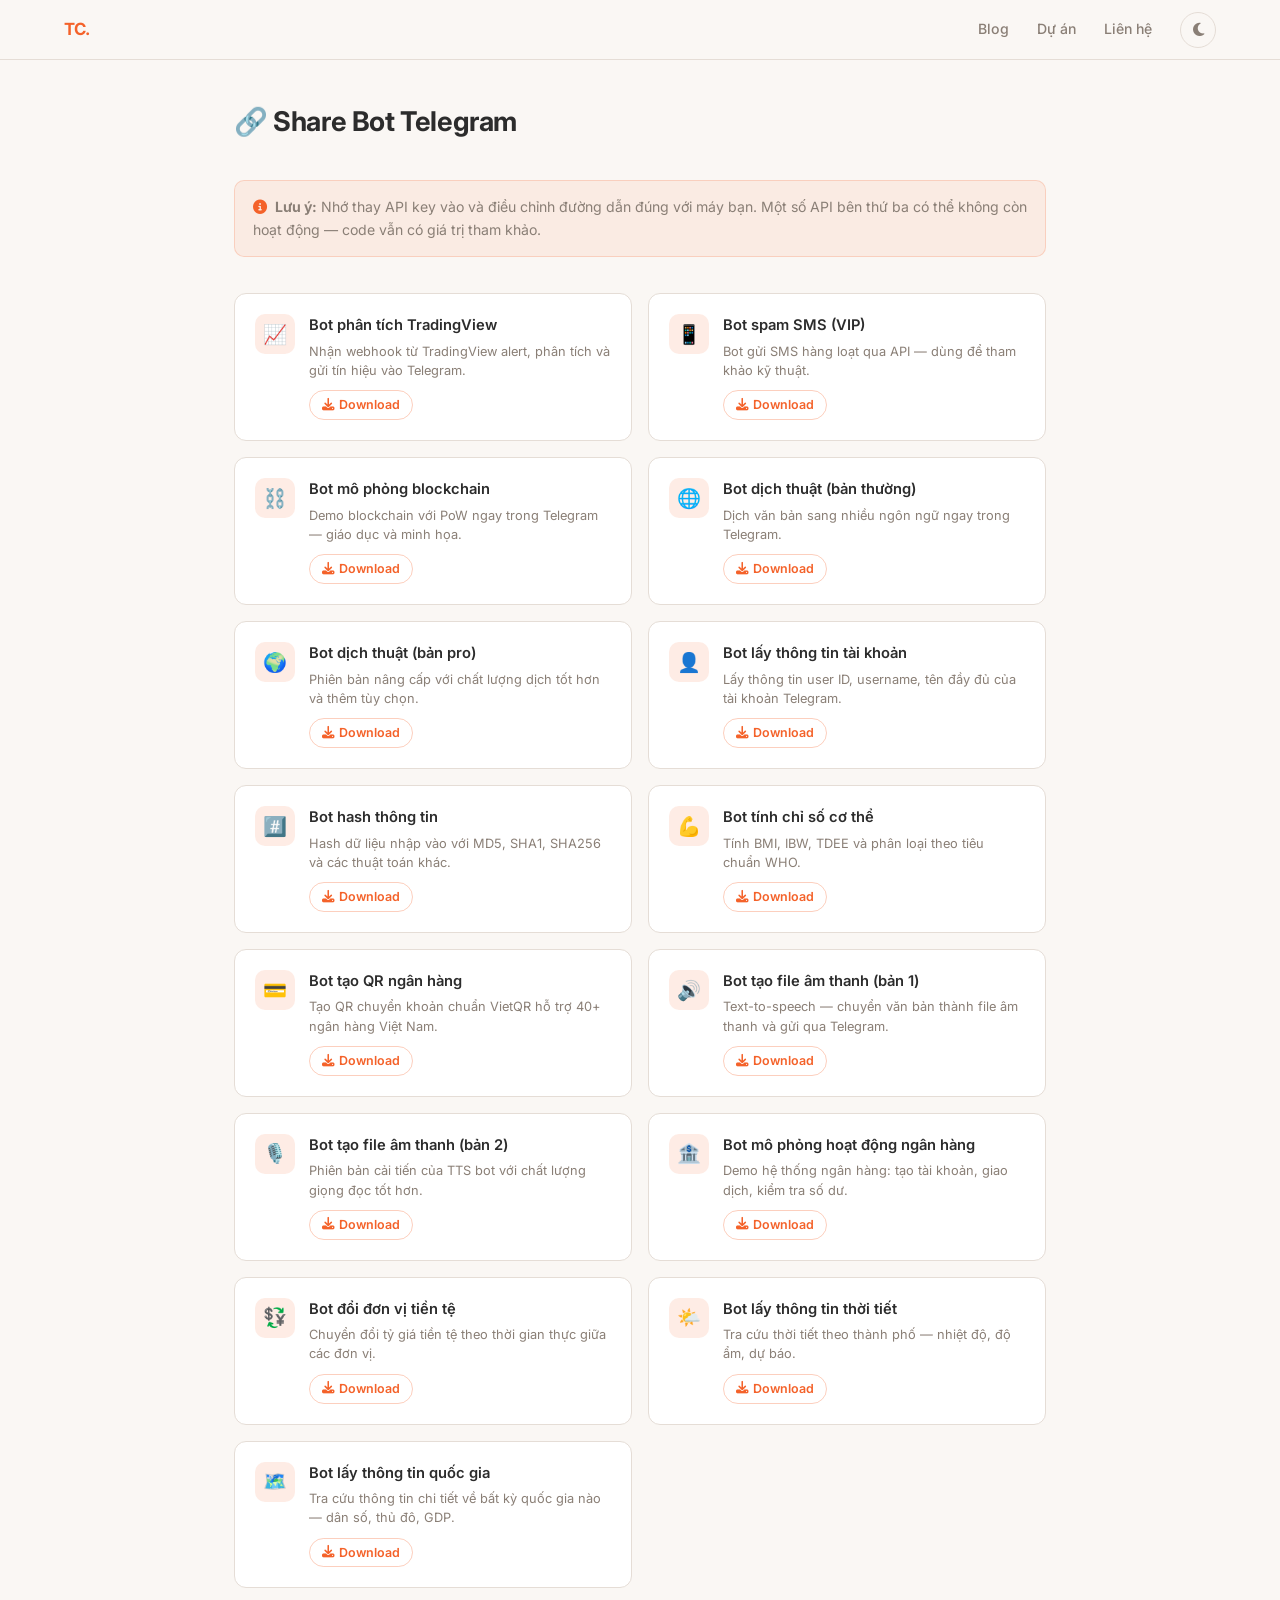
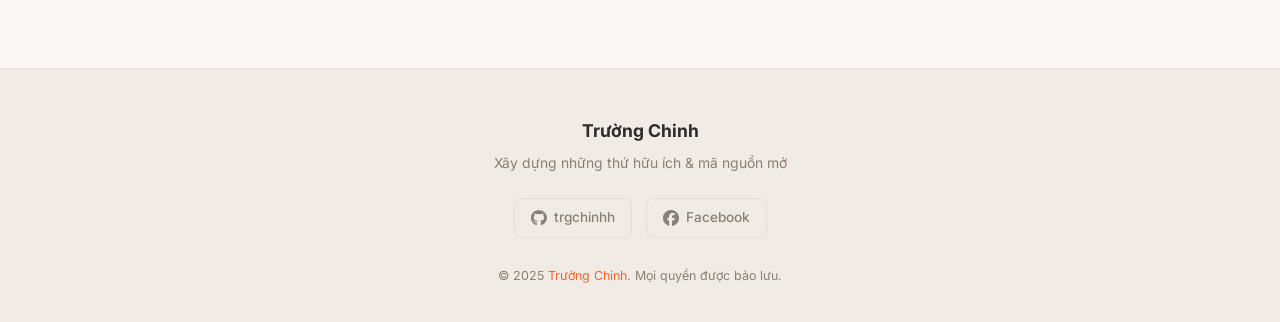
==== bot-list.html @ 9783e986 "Trang thai ban dau khi chua dung opencode" ====
<!DOCTYPE html>
<html lang="vi" data-theme="light">
<head>
  <meta charset="UTF-8">
  <meta name="viewport" content="width=device-width, initial-scale=1.0">
  <title>Share Bot Telegram — Trường Chinh</title>
  <link rel="stylesheet" href="https://cdnjs.cloudflare.com/ajax/libs/font-awesome/6.7.2/css/all.min.css">
  <link rel="stylesheet" href="style.css">
  <style>
    .bot-page { padding-top: 100px; padding-bottom: 80px; }
    .bot-page-header { margin-bottom: 36px; }
    .bot-page-header h1 { font-size: 1.7rem; font-weight: 700; letter-spacing: -0.4px; }
    .bot-notice {
      background: color-mix(in srgb, var(--accent) 8%, transparent);
      border: 1px solid color-mix(in srgb, var(--accent) 20%, transparent);
      border-radius: 10px; padding: 14px 18px; margin: 18px 0 36px;
      font-size: 0.88rem; color: var(--muted); line-height: 1.7;
    }
    .bot-notice i { color: var(--accent); margin-right: 4px; }

    .bot-grid {
      display: grid; grid-template-columns: repeat(auto-fill, minmax(280px, 1fr));
      gap: 16px;
    }
    .bot-item {
      background: var(--surface); border: 1px solid var(--border);
      border-radius: var(--radius); padding: 20px;
      display: flex; align-items: flex-start; gap: 14px;
      transition: border-color var(--transition), transform var(--transition);
    }
    .bot-item:hover { border-color: var(--accent); transform: translateY(-2px); }
    .bot-icon {
      width: 40px; height: 40px; border-radius: 10px; flex-shrink: 0;
      background: color-mix(in srgb, var(--accent) 12%, transparent);
      display: flex; align-items: center; justify-content: center;
      font-size: 1.2rem;
    }
    .bot-info h3 { font-size: 0.92rem; font-weight: 600; margin-bottom: 4px; }
    .bot-info p { font-size: 0.8rem; color: var(--muted); margin-bottom: 10px; line-height: 1.5; }
    .bot-download {
      display: inline-flex; align-items: center; gap: 5px;
      font-size: 0.78rem; font-weight: 600; color: var(--accent);
      border: 1px solid color-mix(in srgb, var(--accent) 30%, transparent);
      padding: 4px 12px; border-radius: 99px;
      transition: background var(--transition);
    }
    .bot-download:hover { background: color-mix(in srgb, var(--accent) 10%, transparent); }
  </style>
</head>
<body>
<nav>
  <a class="nav-logo" href="index.html">TC.</a>
  <div class="nav-links">
    <a href="index.html#blog">Blog</a>
    <a href="index.html#projects">Dự án</a>
    <a href="index.html#contact">Liên hệ</a>
    <button class="theme-toggle" id="themeToggle" title="Đổi giao diện">
      <i class="fa-solid fa-moon" id="themeIcon"></i>
    </button>
  </div>
</nav>

<div class="bot-page">
  <div class="container">
    <div class="bot-page-header">
      <h1>🔗 Share Bot Telegram</h1>
    </div>

    <div class="bot-notice">
      <i class="fa-solid fa-circle-info"></i>
      <strong>Lưu ý:</strong> Nhớ thay API key vào và điều chỉnh đường dẫn đúng với máy bạn.
      Một số API bên thứ ba có thể không còn hoạt động — code vẫn có giá trị tham khảo.
    </div>

    <div class="bot-grid">

      <div class="bot-item">
        <div class="bot-icon">📈</div>
        <div class="bot-info">
          <h3>Bot phân tích TradingView</h3>
          <p>Nhận webhook từ TradingView alert, phân tích và gửi tín hiệu vào Telegram.</p>
          <a class="bot-download" href="https://github.com/trgchinhh/Share_Bot_Telegram/blob/main/share_bot_tradingview.py" target="_blank">
            <i class="fa-solid fa-download"></i> Download
          </a>
        </div>
      </div>

      <div class="bot-item">
        <div class="bot-icon">📱</div>
        <div class="bot-info">
          <h3>Bot spam SMS (VIP)</h3>
          <p>Bot gửi SMS hàng loạt qua API — dùng để tham khảo kỹ thuật.</p>
          <a class="bot-download" href="https://github.com/trgchinhh/Share_Bot_Telegram/blob/main/share_bot_spamsms.py" target="_blank">
            <i class="fa-solid fa-download"></i> Download
          </a>
        </div>
      </div>

      <div class="bot-item">
        <div class="bot-icon">⛓️</div>
        <div class="bot-info">
          <h3>Bot mô phỏng blockchain</h3>
          <p>Demo blockchain với PoW ngay trong Telegram — giáo dục và minh họa.</p>
          <a class="bot-download" href="https://github.com/trgchinhh/bottelegram-py/blob/main/share_bot_blockchain.py" target="_blank">
            <i class="fa-solid fa-download"></i> Download
          </a>
        </div>
      </div>

      <div class="bot-item">
        <div class="bot-icon">🌐</div>
        <div class="bot-info">
          <h3>Bot dịch thuật (bản thường)</h3>
          <p>Dịch văn bản sang nhiều ngôn ngữ ngay trong Telegram.</p>
          <a class="bot-download" href="https://github.com/trgchinhh/Share_Bot_Telegram/blob/main/share_bot_translate.py" target="_blank">
            <i class="fa-solid fa-download"></i> Download
          </a>
        </div>
      </div>

      <div class="bot-item">
        <div class="bot-icon">🌍</div>
        <div class="bot-info">
          <h3>Bot dịch thuật (bản pro)</h3>
          <p>Phiên bản nâng cấp với chất lượng dịch tốt hơn và thêm tùy chọn.</p>
          <a class="bot-download" href="https://github.com/trgchinhh/Share_Bot_Telegram/blob/main/share_bot_translate_pro.py" target="_blank">
            <i class="fa-solid fa-download"></i> Download
          </a>
        </div>
      </div>

      <div class="bot-item">
        <div class="bot-icon">👤</div>
        <div class="bot-info">
          <h3>Bot lấy thông tin tài khoản</h3>
          <p>Lấy thông tin user ID, username, tên đầy đủ của tài khoản Telegram.</p>
          <a class="bot-download" href="https://github.com/trgchinhh/Share_Bot_Telegram/blob/main/share_bot_getinfor.py" target="_blank">
            <i class="fa-solid fa-download"></i> Download
          </a>
        </div>
      </div>

      <div class="bot-item">
        <div class="bot-icon">#️⃣</div>
        <div class="bot-info">
          <h3>Bot hash thông tin</h3>
          <p>Hash dữ liệu nhập vào với MD5, SHA1, SHA256 và các thuật toán khác.</p>
          <a class="bot-download" href="https://github.com/trgchinhh/Share_Bot_Telegram/blob/main/share_bot_hashdata.py" target="_blank">
            <i class="fa-solid fa-download"></i> Download
          </a>
        </div>
      </div>

      <div class="bot-item">
        <div class="bot-icon">💪</div>
        <div class="bot-info">
          <h3>Bot tính chỉ số cơ thể</h3>
          <p>Tính BMI, IBW, TDEE và phân loại theo tiêu chuẩn WHO.</p>
          <a class="bot-download" href="https://github.com/trgchinhh/Share_Bot_Telegram/blob/main/share_bot_index_measurement.py" target="_blank">
            <i class="fa-solid fa-download"></i> Download
          </a>
        </div>
      </div>

      <div class="bot-item">
        <div class="bot-icon">💳</div>
        <div class="bot-info">
          <h3>Bot tạo QR ngân hàng</h3>
          <p>Tạo QR chuyển khoản chuẩn VietQR hỗ trợ 40+ ngân hàng Việt Nam.</p>
          <a class="bot-download" href="https://github.com/trgchinhh/Share_Bot_Telegram/blob/main/share_bot_make_qrbank.py" target="_blank">
            <i class="fa-solid fa-download"></i> Download
          </a>
        </div>
      </div>

      <div class="bot-item">
        <div class="bot-icon">🔊</div>
        <div class="bot-info">
          <h3>Bot tạo file âm thanh (bản 1)</h3>
          <p>Text-to-speech — chuyển văn bản thành file âm thanh và gửi qua Telegram.</p>
          <a class="bot-download" href="https://github.com/trgchinhh/Share_Bot_Telegram/blob/main/share_bot_pronounce.py" target="_blank">
            <i class="fa-solid fa-download"></i> Download
          </a>
        </div>
      </div>

      <div class="bot-item">
        <div class="bot-icon">🎙️</div>
        <div class="bot-info">
          <h3>Bot tạo file âm thanh (bản 2)</h3>
          <p>Phiên bản cải tiến của TTS bot với chất lượng giọng đọc tốt hơn.</p>
          <a class="bot-download" href="https://github.com/trgchinhh/Share_Bot_Telegram/blob/main/share_bot_pronounce(1).py" target="_blank">
            <i class="fa-solid fa-download"></i> Download
          </a>
        </div>
      </div>

      <div class="bot-item">
        <div class="bot-icon">🏦</div>
        <div class="bot-info">
          <h3>Bot mô phỏng hoạt động ngân hàng</h3>
          <p>Demo hệ thống ngân hàng: tạo tài khoản, giao dịch, kiểm tra số dư.</p>
          <a class="bot-download" href="https://github.com/trgchinhh/Share_Bot_Telegram/blob/main/share_bot_telebank.py" target="_blank">
            <i class="fa-solid fa-download"></i> Download
          </a>
        </div>
      </div>

      <div class="bot-item">
        <div class="bot-icon">💱</div>
        <div class="bot-info">
          <h3>Bot đổi đơn vị tiền tệ</h3>
          <p>Chuyển đổi tỷ giá tiền tệ theo thời gian thực giữa các đơn vị.</p>
          <a class="bot-download" href="https://github.com/trgchinhh/Share_Bot_Telegram/blob/main/bot_currency_conversion.py" target="_blank">
            <i class="fa-solid fa-download"></i> Download
          </a>
        </div>
      </div>

      <div class="bot-item">
        <div class="bot-icon">🌤️</div>
        <div class="bot-info">
          <h3>Bot lấy thông tin thời tiết</h3>
          <p>Tra cứu thời tiết theo thành phố — nhiệt độ, độ ẩm, dự báo.</p>
          <a class="bot-download" href="https://github.com/trgchinhh/Share_Bot_Telegram/blob/main/share_bot_get_data_weather.py" target="_blank">
            <i class="fa-solid fa-download"></i> Download
          </a>
        </div>
      </div>

      <div class="bot-item">
        <div class="bot-icon">🗺️</div>
        <div class="bot-info">
          <h3>Bot lấy thông tin quốc gia</h3>
          <p>Tra cứu thông tin chi tiết về bất kỳ quốc gia nào — dân số, thủ đô, GDP.</p>
          <a class="bot-download" href="https://github.com/trgchinhh/Share_Bot_Telegram/blob/main/share_bot_get_data_nation.py" target="_blank">
            <i class="fa-solid fa-download"></i> Download
          </a>
        </div>
      </div>

    </div><!-- /bot-grid -->
  </div>
</div>

<footer id="contact">
  <div class="container">
    <p class="footer-name">Trường Chinh</p>
    <p class="footer-tagline">Xây dựng những thứ hữu ích &amp; mã nguồn mở</p>
    <div class="footer-social">
      <a href="https://github.com/trgchinhh" target="_blank">
        <i class="fab fa-github"></i> trgchinhh
      </a>
      <a href="https://facebook.com/trgchinhh" target="_blank">
        <i class="fab fa-facebook"></i> Facebook
      </a>
    </div>
    <p class="footer-copy">© 2025 <span>Trường Chinh</span>. Mọi quyền được bảo lưu.</p>
  </div>
</footer>

<script>
  const root = document.documentElement;
  const themeToggle = document.getElementById('themeToggle');
  const themeIcon   = document.getElementById('themeIcon');
  function setTheme(t) {
    root.setAttribute('data-theme', t);
    localStorage.setItem('theme', t);
    themeIcon.className = t === 'dark' ? 'fa-solid fa-sun' : 'fa-solid fa-moon';
  }
  setTheme(localStorage.getItem('theme') || 'light');
  themeToggle.addEventListener('click', () => {
    setTheme(root.getAttribute('data-theme') === 'dark' ? 'light' : 'dark');
  });
</script>
</body>
</html>
---- style.css ----
@import url('https://fonts.googleapis.com/css2?family=Inter:wght@300;400;500;600;700&display=swap');

/* ── TOKENS ── */
:root {
  --bg:        #FAF7F4;
  --bg2:       #F0EBE5;
  --surface:   #FFFFFF;
  --border:    #E5DDD6;
  --text:      #2C2C2C;
  --muted:     #8A7F76;
  --accent:    #F4622A;
  --accent-dk: #D94F1C;
  --radius:    12px;
  --transition: 0.22s ease;
}

[data-theme="dark"] {
  --bg:        #1F1F1F;
  --bg2:       #2A2A2A;
  --surface:   #272727;
  --border:    #383838;
  --text:      #E8E0D8;
  --muted:     #8A8480;
}

/* ── RESET ── */
*, *::before, *::after { box-sizing: border-box; margin: 0; padding: 0; }
html { scroll-behavior: smooth; }

body {
  font-family: 'Inter', system-ui, sans-serif;
  background: var(--bg);
  color: var(--text);
  font-size: 15px;
  line-height: 1.6;
  transition: background var(--transition), color var(--transition);
}

a { color: inherit; text-decoration: none; }
img { display: block; max-width: 100%; }
ul { list-style: none; }

/* ── SCROLLBAR ── */
::-webkit-scrollbar { width: 5px; }
::-webkit-scrollbar-track { background: var(--bg); }
::-webkit-scrollbar-thumb { background: var(--border); border-radius: 99px; }

/* ── NAV ── */
nav {
  position: fixed; top: 0; left: 0; right: 0; z-index: 100;
  display: flex; align-items: center; justify-content: space-between;
  padding: 0 5%;
  height: 60px;
  background: var(--bg);
  border-bottom: 1px solid var(--border);
  transition: background var(--transition);
}

.nav-logo {
  font-weight: 700; font-size: 1.05rem;
  color: var(--accent);
  letter-spacing: -0.3px;
}

.nav-links {
  display: flex; gap: 28px; align-items: center;
}

.nav-links a {
  font-size: 0.88rem; font-weight: 500; color: var(--muted);
  transition: color var(--transition);
}
.nav-links a:hover { color: var(--accent); }

/* Theme toggle */
.theme-toggle {
  background: none; border: 1.5px solid var(--border);
  border-radius: 99px; cursor: pointer;
  width: 36px; height: 36px;
  display: flex; align-items: center; justify-content: center;
  color: var(--muted); font-size: 0.95rem;
  transition: border-color var(--transition), color var(--transition);
}
.theme-toggle:hover { border-color: var(--accent); color: var(--accent); }

/* ── LAYOUT ── */
.container {
  max-width: 860px;
  margin: 0 auto;
  padding: 0 24px;
}

section { padding: 80px 0; }

/* ── HERO ── */
#hero {
  padding-top: 140px;
  padding-bottom: 80px;
  text-align: center;
}

.avatar-wrap {
  width: 220px; height: 220px;
  border-radius: 50%;
  overflow: hidden;
  margin: 0 auto 24px;
  border: 3px solid var(--accent);
  box-shadow: 0 0 0 6px var(--bg2);
}
.avatar-wrap img {
  width: 100%; height: 100%; object-fit: cover;
}
.avatar-placeholder {
  width: 100%; height: 100%;
  background: linear-gradient(135deg, var(--accent), var(--accent-dk));
  display: flex; align-items: center; justify-content: center;
  font-size: 3rem; font-weight: 700; color: #fff;
}

.hero-name {
  font-size: 1.9rem; font-weight: 700;
  letter-spacing: -0.5px; line-height: 1.2;
  margin-bottom: 6px;
}
.hero-title {
  font-size: 0.92rem; color: var(--accent);
  font-weight: 500; margin-bottom: 16px;
  text-transform: uppercase; letter-spacing: 1px;
}
.hero-bio {
  color: var(--muted); max-width: 480px;
  margin: 0 auto 28px; font-size: 0.95rem; line-height: 1.75;
}

.hero-links {
  display: flex; gap: 12px; justify-content: center; flex-wrap: wrap;
}
.btn {
  display: inline-flex; align-items: center; gap: 7px;
  padding: 9px 20px; border-radius: 8px;
  font-size: 0.87rem; font-weight: 600;
  transition: all var(--transition); cursor: pointer; border: none;
}
.btn-primary {
  background: var(--accent); color: #fff;
}
.btn-primary:hover { background: var(--accent-dk); }
.btn-outline {
  background: transparent;
  border: 1.5px solid var(--border);
  color: var(--text);
}
.btn-outline:hover { border-color: var(--accent); color: var(--accent); }

/* ── SECTION HEADER ── */
.section-header {
  display: flex; align-items: baseline; justify-content: space-between;
  margin-bottom: 36px;
  border-bottom: 1px solid var(--border);
  padding-bottom: 14px;
}
.section-header h2 {
  font-size: 1.2rem; font-weight: 700;
  letter-spacing: -0.3px;
}
.section-header a {
  font-size: 0.83rem; color: var(--accent); font-weight: 500;
}
.section-header a:hover { text-decoration: underline; }

/* ── BLOG ── */
#blog { background: var(--bg2); }

.blog-list { display: flex; flex-direction: column; gap: 20px; }

.blog-card {
  background: var(--surface);
  border: 1px solid var(--border);
  border-radius: var(--radius);
  padding: 22px 24px;
  cursor: pointer;
  transition: border-color var(--transition), transform var(--transition);
  display: flex; justify-content: space-between; align-items: flex-start;
  gap: 16px;
}
.blog-card:hover { border-color: var(--accent); transform: translateY(-2px); }

.blog-card-content { flex: 1; }
.blog-tag {
  display: inline-block; font-size: 0.72rem; font-weight: 600;
  color: var(--accent); background: color-mix(in srgb, var(--accent) 10%, transparent);
  padding: 2px 8px; border-radius: 4px; margin-bottom: 8px;
  text-transform: uppercase; letter-spacing: 0.5px;
}
.blog-card h3 {
  font-size: 1rem; font-weight: 600;
  margin-bottom: 6px; line-height: 1.4;
}
.blog-card p {
  font-size: 0.86rem; color: var(--muted); line-height: 1.65;
}
.blog-card-date {
  font-size: 0.78rem; color: var(--muted); white-space: nowrap;
  padding-top: 4px;
}

/* ── PROJECTS ── */
#projects {}

/* Tab row */
.project-tabs {
  display: flex; gap: 6px; margin-bottom: 28px; flex-wrap: wrap;
}
.tab-btn {
  padding: 7px 16px; border-radius: 99px; font-size: 0.84rem; font-weight: 500;
  cursor: pointer; border: 1.5px solid var(--border); background: transparent;
  color: var(--muted); transition: all var(--transition);
}
.tab-btn.active, .tab-btn:hover {
  border-color: var(--accent); color: var(--accent);
  background: color-mix(in srgb, var(--accent) 8%, transparent);
}

/* Project grid */
.projects-grid {
  display: grid; grid-template-columns: repeat(auto-fill, minmax(260px, 1fr));
  gap: 20px;
}

.project-card {
  background: var(--surface); border: 1px solid var(--border);
  border-radius: var(--radius); overflow: hidden;
  cursor: pointer; transition: border-color var(--transition), transform var(--transition);
}
.project-card:hover { border-color: var(--accent); transform: translateY(-3px); }
.project-card[hidden] { display: none; }

.project-thumb {
  width: 100%; height: 150px; background: var(--bg2);
  display: flex; align-items: center; justify-content: center;
  font-size: 2.5rem; position: relative; overflow: hidden;
}
.project-thumb-emoji { pointer-events: none; }

.project-body { padding: 18px 20px 20px; }
.project-type {
  font-size: 0.72rem; font-weight: 600; color: var(--accent);
  text-transform: uppercase; letter-spacing: 0.5px; margin-bottom: 6px;
}
.project-body h3 { font-size: 0.97rem; font-weight: 700; margin-bottom: 6px; }
.project-body p { font-size: 0.84rem; color: var(--muted); line-height: 1.6; }

.project-tags { display: flex; flex-wrap: wrap; gap: 6px; margin-top: 14px; }
.tag {
  font-size: 0.72rem; padding: 2px 9px; border-radius: 4px;
  background: var(--bg2); color: var(--muted); font-weight: 500;
}

/* ── MODAL ── */
.modal-overlay {
  display: none; position: fixed; inset: 0; z-index: 200;
  background: rgba(0,0,0,0.45);
  backdrop-filter: blur(4px);
  align-items: center; justify-content: center; padding: 24px;
}
.modal-overlay.open { display: flex; }

.modal {
  background: var(--surface); border-radius: 16px;
  max-width: 640px; width: 100%; max-height: 88vh;
  overflow-y: auto; padding: 0;
  position: relative;
  border: 1px solid var(--border);
}

.modal-header-img {
  width: 100%; height: 200px; background: var(--bg2);
  display: flex; align-items: center; justify-content: center;
  font-size: 4rem; border-radius: 16px 16px 0 0;
  flex-shrink: 0;
}

.modal-body { padding: 28px 32px 32px; }
.modal-body h2 { font-size: 1.35rem; font-weight: 700; margin-bottom: 6px; }
.modal-subtitle { color: var(--accent); font-size: 0.87rem; font-weight: 500; margin-bottom: 18px; }
.modal-desc { font-size: 0.92rem; color: var(--muted); line-height: 1.75; margin-bottom: 24px; }

.modal-features h4 { font-size: 0.85rem; font-weight: 600; margin-bottom: 10px; }
.modal-features ul { display: flex; flex-direction: column; gap: 6px; }
.modal-features li {
  font-size: 0.86rem; color: var(--muted); padding-left: 14px; position: relative;
}
.modal-features li::before {
  content: '–'; position: absolute; left: 0; color: var(--accent);
}

.modal-links { display: flex; gap: 10px; margin-top: 24px; flex-wrap: wrap; }

.modal-close {
  position: absolute; top: 14px; right: 14px;
  background: var(--surface); border: 1px solid var(--border);
  border-radius: 50%; width: 34px; height: 34px;
  display: flex; align-items: center; justify-content: center;
  cursor: pointer; font-size: 1rem; color: var(--muted);
  transition: color var(--transition); z-index: 10;
}
.modal-close:hover { color: var(--accent); }

/* ── FOOTER ── */
footer {
  background: var(--bg2); border-top: 1px solid var(--border);
  padding: 48px 0 36px; text-align: center;
}
.footer-name { font-size: 1.1rem; font-weight: 700; margin-bottom: 6px; }
.footer-tagline { color: var(--muted); font-size: 0.87rem; margin-bottom: 24px; }

.footer-social {
  display: flex; gap: 14px; justify-content: center; margin-bottom: 28px;
}
.footer-social a {
  display: inline-flex; align-items: center; gap: 7px;
  font-size: 0.85rem; color: var(--muted); font-weight: 500;
  padding: 8px 16px; border: 1.5px solid var(--border);
  border-radius: 8px; transition: all var(--transition);
}
.footer-social a:hover { border-color: var(--accent); color: var(--accent); }
.footer-social a i { font-size: 1rem; }

.footer-copy { font-size: 0.78rem; color: var(--muted); }
.footer-copy span { color: var(--accent); }

/* ── BLOG DETAIL PAGE ── */
.page-view { display: none; }
.page-view.active { display: block; }
.main-view { display: block; }
.main-view.hidden { display: none; }

.back-btn {
  display: inline-flex; align-items: center; gap: 8px;
  margin: 90px 0 32px; font-size: 0.88rem; color: var(--muted);
  cursor: pointer; font-weight: 500; background: none; border: none;
  transition: color var(--transition);
}
.back-btn:hover { color: var(--accent); }

.blog-post-header { margin-bottom: 40px; border-bottom: 1px solid var(--border); padding-bottom: 32px; }
.blog-post-header h1 { font-size: 1.9rem; font-weight: 700; line-height: 1.3; margin-bottom: 12px; letter-spacing: -0.4px; }
.blog-post-meta { display: flex; gap: 16px; align-items: center; flex-wrap: wrap; }
.blog-post-meta .blog-tag { margin: 0; }
.blog-post-date { font-size: 0.82rem; color: var(--muted); }
.blog-post-body { font-size: 0.97rem; line-height: 1.85; color: var(--text); max-width: 680px; }
.blog-post-body h2 { font-size: 1.2rem; font-weight: 700; margin: 36px 0 12px; }
.blog-post-body h3 { font-size: 1.05rem; font-weight: 600; margin: 28px 0 10px; }
.blog-post-body p { margin-bottom: 18px; }
.blog-post-body code {
  background: var(--bg2); padding: 2px 7px; border-radius: 4px;
  font-size: 0.88em; font-family: 'JetBrains Mono', monospace;
}
.blog-post-body pre {
  background: var(--bg2); padding: 18px; border-radius: 10px;
  overflow-x: auto; margin: 20px 0; font-size: 0.87rem;
  border: 1px solid var(--border);
}
.blog-post-body ul { padding-left: 20px; margin-bottom: 18px; }
.blog-post-body ul li { list-style: disc; margin-bottom: 6px; }
.blog-post-body a { color: var(--accent); text-decoration: underline; }
.blog-post-body blockquote {
  border-left: 3px solid var(--accent); padding-left: 18px;
  color: var(--muted); margin: 24px 0; font-style: italic;
}

/* ── RESPONSIVE ── */
@media (max-width: 600px) {
  .nav-links a:not(.theme-toggle) { display: none; }
  .hero-name { font-size: 1.5rem; }
  .projects-grid { grid-template-columns: 1fr; }
  .modal-body { padding: 20px; }
  .modal { margin: 0; border-radius: 12px; }
  section { padding: 56px 0; }
  .blog-card { flex-direction: column; }
}
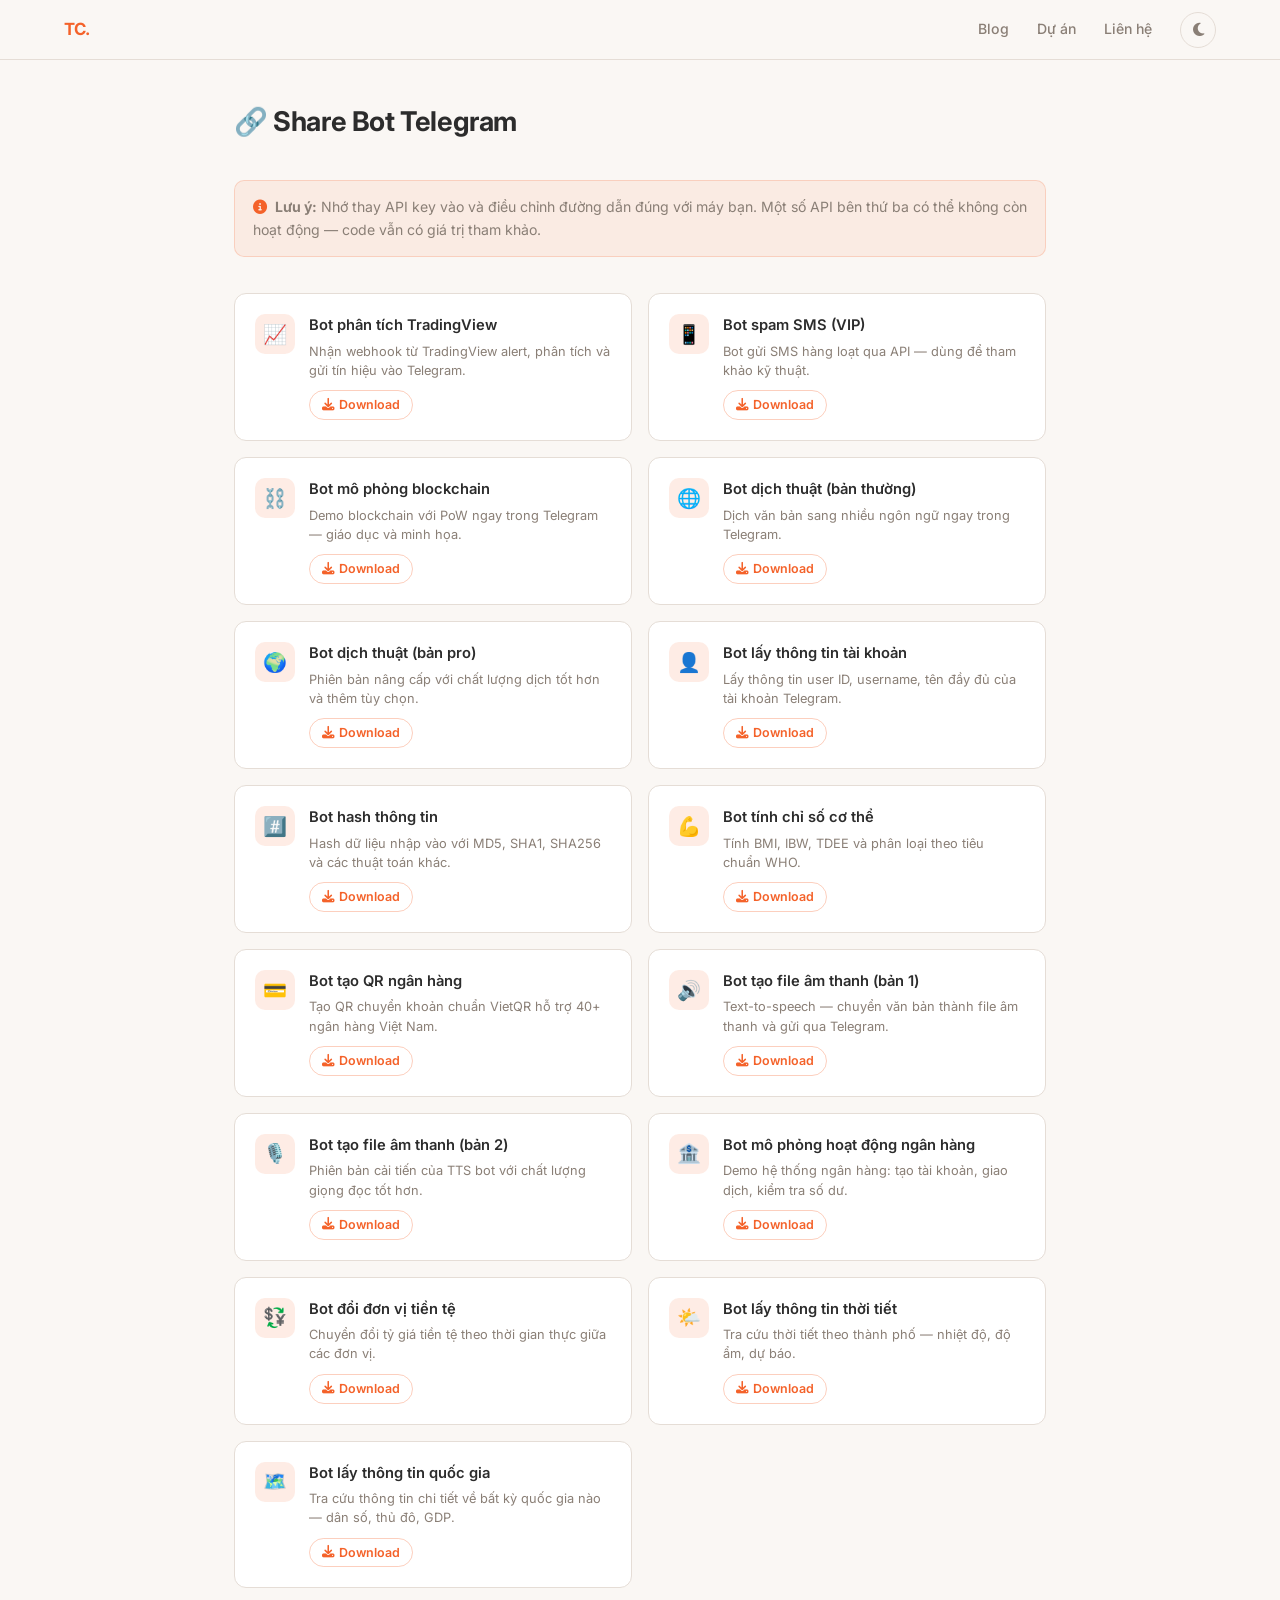
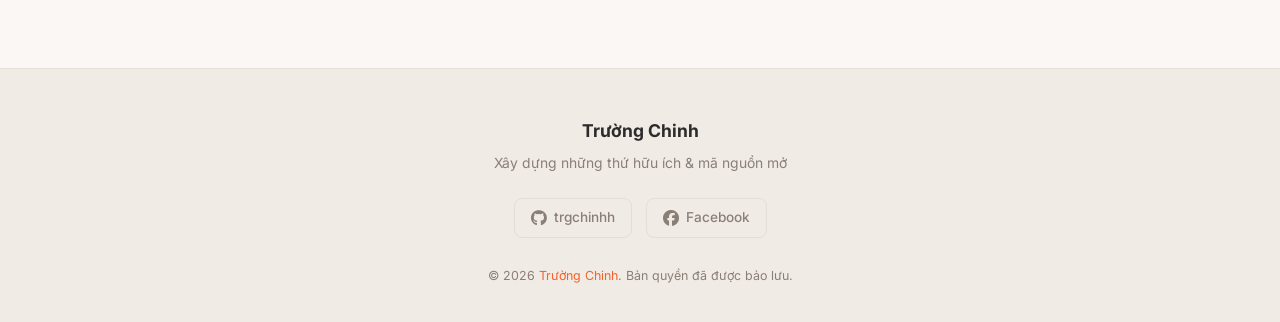
==== commit 8996079d: "sua ban quyen file bot-list" ====
--- a/bot-list.html
+++ b/bot-list.html
@@ -255,7 +255,7 @@
         <i class="fab fa-facebook"></i> Facebook
       </a>
     </div>
-    <p class="footer-copy">© 2025 <span>Trường Chinh</span>. Mọi quyền được bảo lưu.</p>
+    <p class="footer-copy">© 2026 <span>Trường Chinh</span>. Bản quyền đã được bảo lưu.</p>
   </div>
 </footer>
 
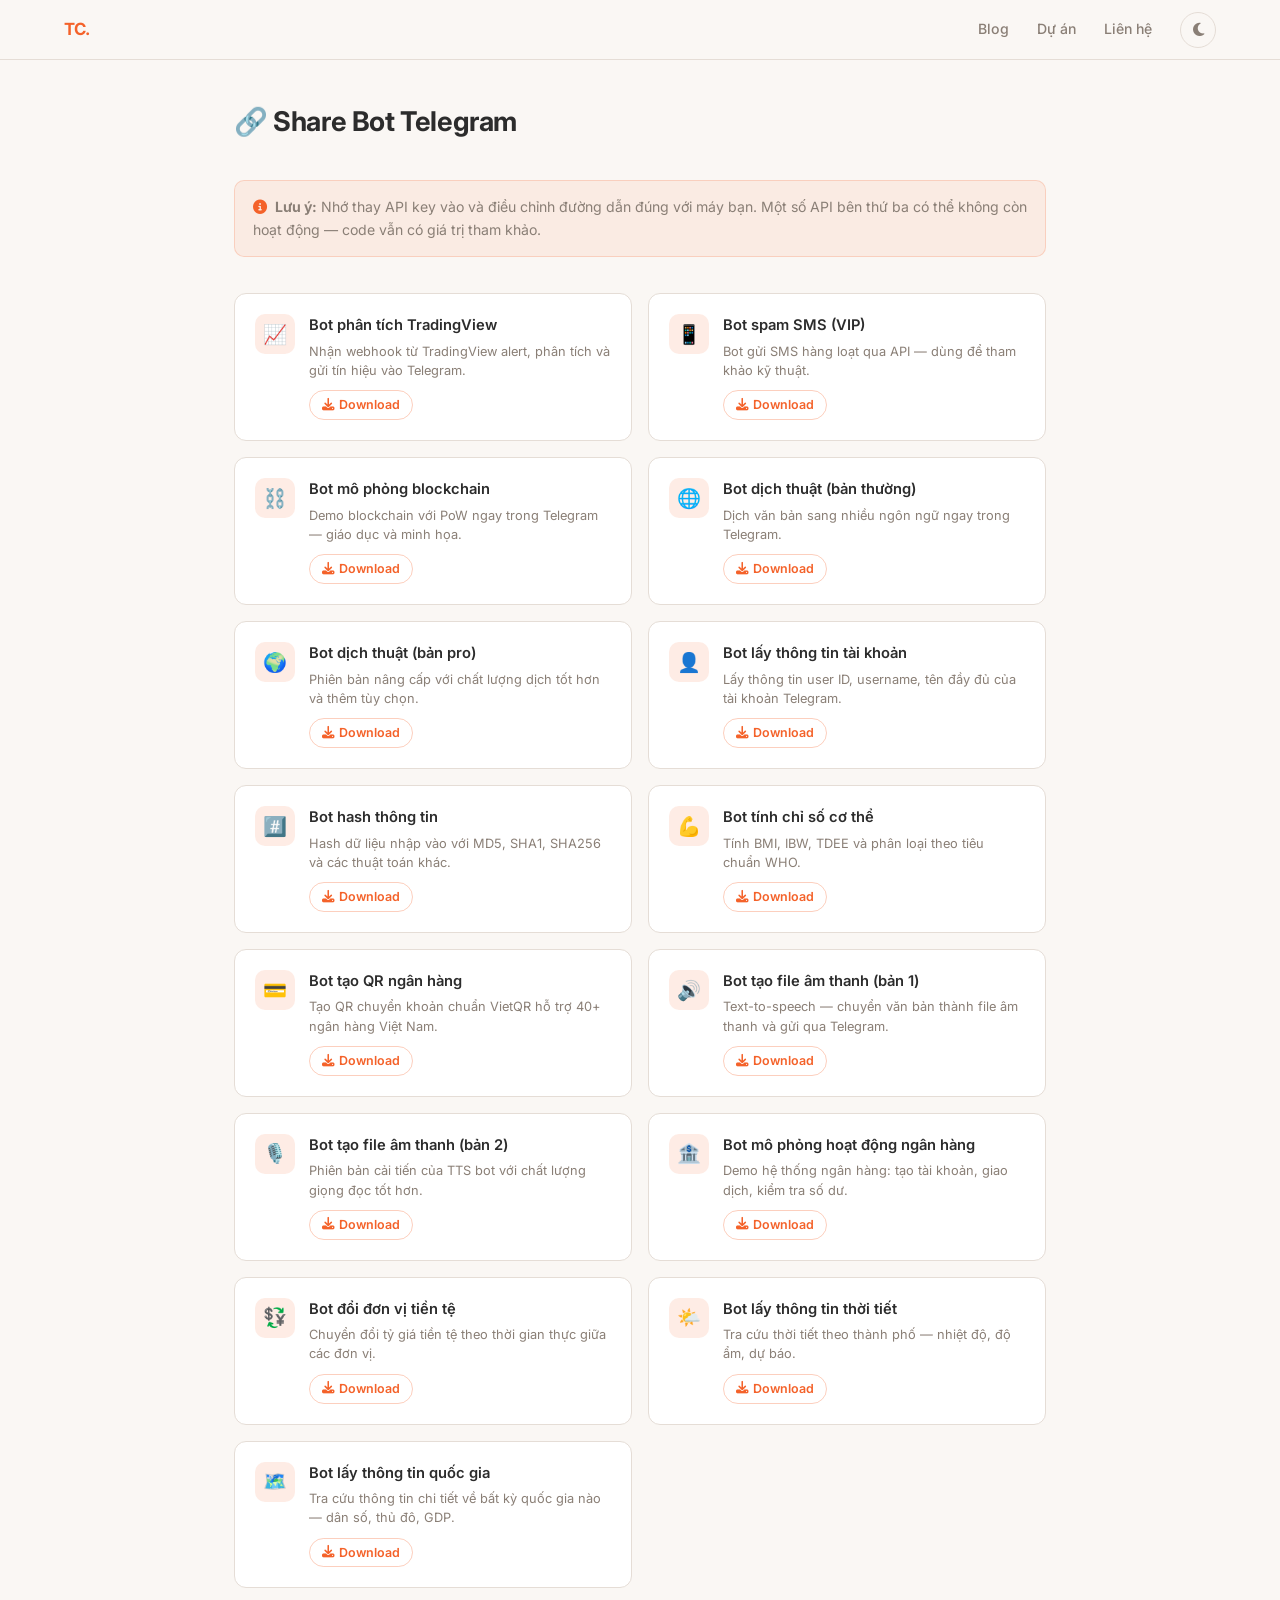
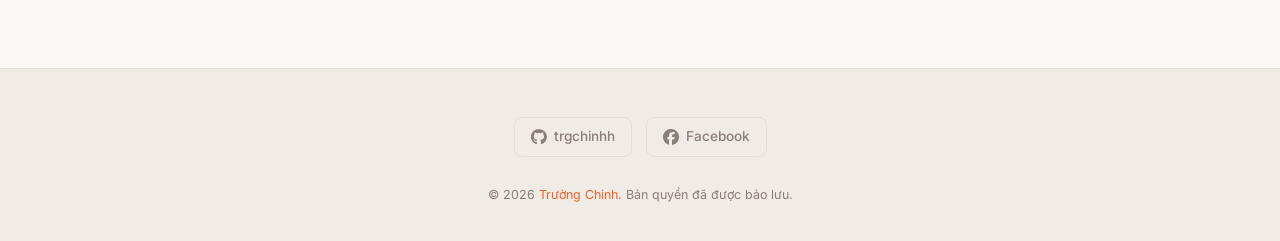
==== commit 4a5fa0ea: "hoan thanh toi ngay 17/9 trc khi dung opencode" ====
--- a/bot-list.html
+++ b/bot-list.html
@@ -3,7 +3,7 @@
 <head>
   <meta charset="UTF-8">
   <meta name="viewport" content="width=device-width, initial-scale=1.0">
-  <title>Share Bot Telegram — Trường Chinh</title>
+  <title>Trường Chinh</title>
   <link rel="stylesheet" href="https://cdnjs.cloudflare.com/ajax/libs/font-awesome/6.7.2/css/all.min.css">
   <link rel="stylesheet" href="style.css">
   <style>
@@ -245,8 +245,6 @@
 
 <footer id="contact">
   <div class="container">
-    <p class="footer-name">Trường Chinh</p>
-    <p class="footer-tagline">Xây dựng những thứ hữu ích &amp; mã nguồn mở</p>
     <div class="footer-social">
       <a href="https://github.com/trgchinhh" target="_blank">
         <i class="fab fa-github"></i> trgchinhh
--- a/style.css
+++ b/style.css
@@ -128,7 +128,7 @@
   text-transform: uppercase; letter-spacing: 1px;
 }
 .hero-bio {
-  color: var(--muted); max-width: 480px;
+  color: var(--muted); max-width: 520px;
   margin: 0 auto 28px; font-size: 0.95rem; line-height: 1.75;
 }
 
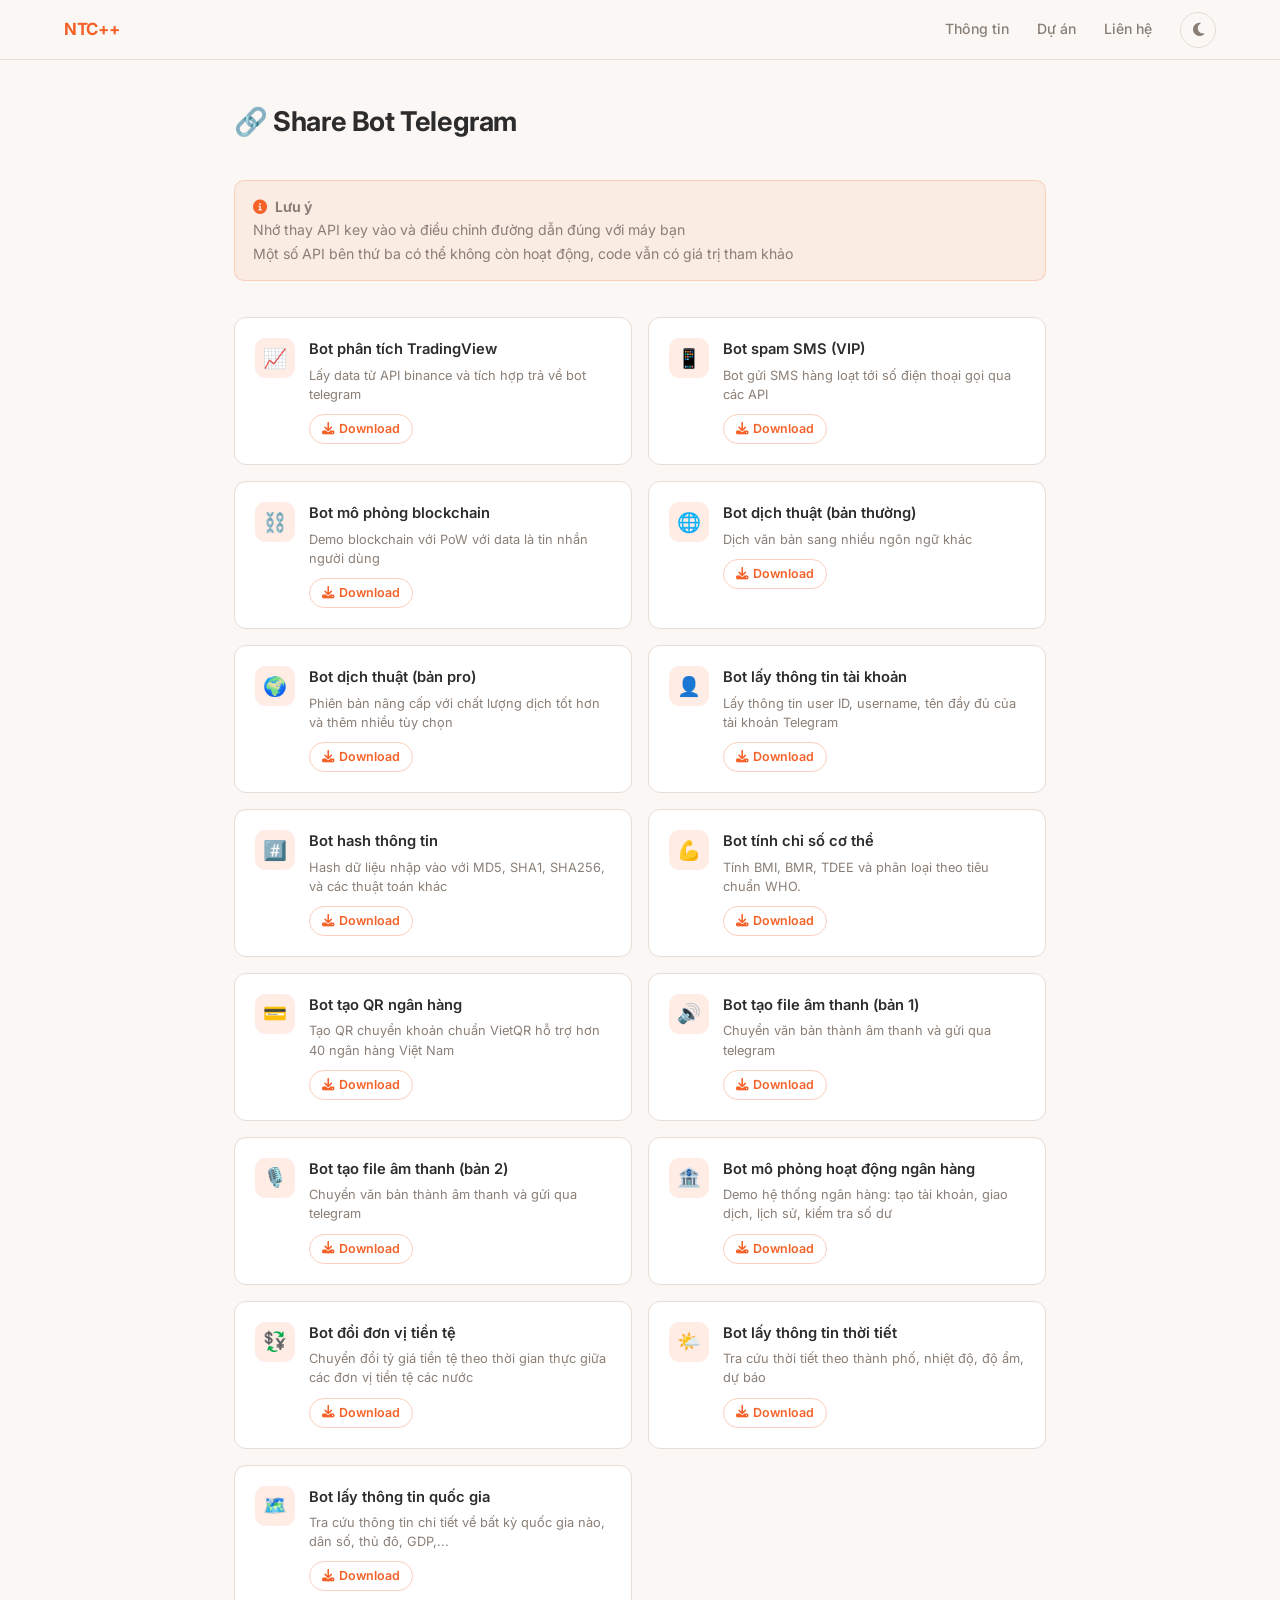
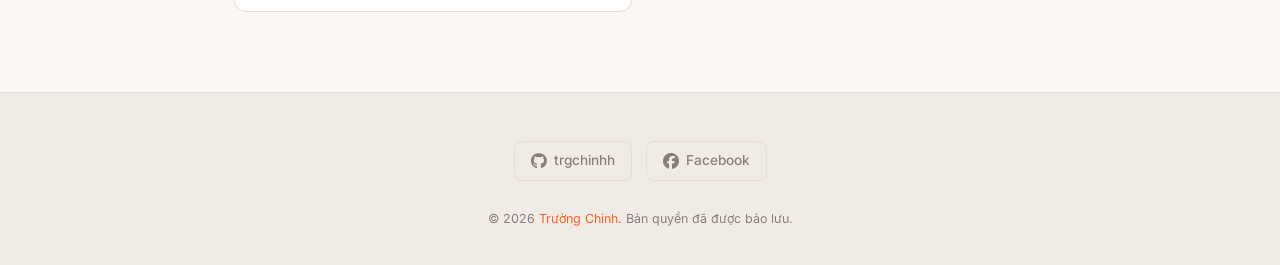
==== commit 95bc48c8: "Hoàn thành web tối ngày 18/9" ====
--- a/bot-list.html
+++ b/bot-list.html
@@ -49,9 +49,9 @@
 </head>
 <body>
 <nav>
-  <a class="nav-logo" href="index.html">TC.</a>
+  <a class="nav-logo" href="index.html">NTC++</a>
   <div class="nav-links">
-    <a href="index.html#blog">Blog</a>
+    <a href="index.html#blog">Thông tin</a>
     <a href="index.html#projects">Dự án</a>
     <a href="index.html#contact">Liên hệ</a>
     <button class="theme-toggle" id="themeToggle" title="Đổi giao diện">
@@ -68,8 +68,9 @@
 
     <div class="bot-notice">
       <i class="fa-solid fa-circle-info"></i>
-      <strong>Lưu ý:</strong> Nhớ thay API key vào và điều chỉnh đường dẫn đúng với máy bạn.
-      Một số API bên thứ ba có thể không còn hoạt động — code vẫn có giá trị tham khảo.
+      <strong>Lưu ý</strong><br> 
+      Nhớ thay API key vào và điều chỉnh đường dẫn đúng với máy bạn<br>
+      Một số API bên thứ ba có thể không còn hoạt động, code vẫn có giá trị tham khảo
     </div>
 
     <div class="bot-grid">
@@ -78,7 +79,7 @@
         <div class="bot-icon">📈</div>
         <div class="bot-info">
           <h3>Bot phân tích TradingView</h3>
-          <p>Nhận webhook từ TradingView alert, phân tích và gửi tín hiệu vào Telegram.</p>
+          <p>Lấy data từ API binance và tích hợp trả về bot telegram</p>
           <a class="bot-download" href="https://github.com/trgchinhh/Share_Bot_Telegram/blob/main/share_bot_tradingview.py" target="_blank">
             <i class="fa-solid fa-download"></i> Download
           </a>
@@ -89,7 +90,7 @@
         <div class="bot-icon">📱</div>
         <div class="bot-info">
           <h3>Bot spam SMS (VIP)</h3>
-          <p>Bot gửi SMS hàng loạt qua API — dùng để tham khảo kỹ thuật.</p>
+          <p>Bot gửi SMS hàng loạt tới số điện thoại gọi qua các API</p>
           <a class="bot-download" href="https://github.com/trgchinhh/Share_Bot_Telegram/blob/main/share_bot_spamsms.py" target="_blank">
             <i class="fa-solid fa-download"></i> Download
           </a>
@@ -100,7 +101,7 @@
         <div class="bot-icon">⛓️</div>
         <div class="bot-info">
           <h3>Bot mô phỏng blockchain</h3>
-          <p>Demo blockchain với PoW ngay trong Telegram — giáo dục và minh họa.</p>
+          <p>Demo blockchain với PoW với data là tin nhắn người dùng</p>
           <a class="bot-download" href="https://github.com/trgchinhh/bottelegram-py/blob/main/share_bot_blockchain.py" target="_blank">
             <i class="fa-solid fa-download"></i> Download
           </a>
@@ -111,7 +112,7 @@
         <div class="bot-icon">🌐</div>
         <div class="bot-info">
           <h3>Bot dịch thuật (bản thường)</h3>
-          <p>Dịch văn bản sang nhiều ngôn ngữ ngay trong Telegram.</p>
+          <p>Dịch văn bản sang nhiều ngôn ngữ khác</p>
           <a class="bot-download" href="https://github.com/trgchinhh/Share_Bot_Telegram/blob/main/share_bot_translate.py" target="_blank">
             <i class="fa-solid fa-download"></i> Download
           </a>
@@ -122,7 +123,7 @@
         <div class="bot-icon">🌍</div>
         <div class="bot-info">
           <h3>Bot dịch thuật (bản pro)</h3>
-          <p>Phiên bản nâng cấp với chất lượng dịch tốt hơn và thêm tùy chọn.</p>
+          <p>Phiên bản nâng cấp với chất lượng dịch tốt hơn và thêm nhiều tùy chọn</p>
           <a class="bot-download" href="https://github.com/trgchinhh/Share_Bot_Telegram/blob/main/share_bot_translate_pro.py" target="_blank">
             <i class="fa-solid fa-download"></i> Download
           </a>
@@ -133,7 +134,7 @@
         <div class="bot-icon">👤</div>
         <div class="bot-info">
           <h3>Bot lấy thông tin tài khoản</h3>
-          <p>Lấy thông tin user ID, username, tên đầy đủ của tài khoản Telegram.</p>
+          <p>Lấy thông tin user ID, username, tên đầy đủ của tài khoản Telegram</p>
           <a class="bot-download" href="https://github.com/trgchinhh/Share_Bot_Telegram/blob/main/share_bot_getinfor.py" target="_blank">
             <i class="fa-solid fa-download"></i> Download
           </a>
@@ -144,7 +145,7 @@
         <div class="bot-icon">#️⃣</div>
         <div class="bot-info">
           <h3>Bot hash thông tin</h3>
-          <p>Hash dữ liệu nhập vào với MD5, SHA1, SHA256 và các thuật toán khác.</p>
+          <p>Hash dữ liệu nhập vào với MD5, SHA1, SHA256, và các thuật toán khác</p>
           <a class="bot-download" href="https://github.com/trgchinhh/Share_Bot_Telegram/blob/main/share_bot_hashdata.py" target="_blank">
             <i class="fa-solid fa-download"></i> Download
           </a>
@@ -155,7 +156,7 @@
         <div class="bot-icon">💪</div>
         <div class="bot-info">
           <h3>Bot tính chỉ số cơ thể</h3>
-          <p>Tính BMI, IBW, TDEE và phân loại theo tiêu chuẩn WHO.</p>
+          <p>Tính BMI, BMR, TDEE và phân loại theo tiêu chuẩn WHO.</p>
           <a class="bot-download" href="https://github.com/trgchinhh/Share_Bot_Telegram/blob/main/share_bot_index_measurement.py" target="_blank">
             <i class="fa-solid fa-download"></i> Download
           </a>
@@ -166,7 +167,7 @@
         <div class="bot-icon">💳</div>
         <div class="bot-info">
           <h3>Bot tạo QR ngân hàng</h3>
-          <p>Tạo QR chuyển khoản chuẩn VietQR hỗ trợ 40+ ngân hàng Việt Nam.</p>
+          <p>Tạo QR chuyển khoản chuẩn VietQR hỗ trợ hơn 40 ngân hàng Việt Nam</p>
           <a class="bot-download" href="https://github.com/trgchinhh/Share_Bot_Telegram/blob/main/share_bot_make_qrbank.py" target="_blank">
             <i class="fa-solid fa-download"></i> Download
           </a>
@@ -177,7 +178,7 @@
         <div class="bot-icon">🔊</div>
         <div class="bot-info">
           <h3>Bot tạo file âm thanh (bản 1)</h3>
-          <p>Text-to-speech — chuyển văn bản thành file âm thanh và gửi qua Telegram.</p>
+          <p>Chuyển văn bản thành âm thanh và gửi qua telegram</p>
           <a class="bot-download" href="https://github.com/trgchinhh/Share_Bot_Telegram/blob/main/share_bot_pronounce.py" target="_blank">
             <i class="fa-solid fa-download"></i> Download
           </a>
@@ -188,7 +189,7 @@
         <div class="bot-icon">🎙️</div>
         <div class="bot-info">
           <h3>Bot tạo file âm thanh (bản 2)</h3>
-          <p>Phiên bản cải tiến của TTS bot với chất lượng giọng đọc tốt hơn.</p>
+          <p>Chuyển văn bản thành âm thanh và gửi qua telegram</p>
           <a class="bot-download" href="https://github.com/trgchinhh/Share_Bot_Telegram/blob/main/share_bot_pronounce(1).py" target="_blank">
             <i class="fa-solid fa-download"></i> Download
           </a>
@@ -199,7 +200,7 @@
         <div class="bot-icon">🏦</div>
         <div class="bot-info">
           <h3>Bot mô phỏng hoạt động ngân hàng</h3>
-          <p>Demo hệ thống ngân hàng: tạo tài khoản, giao dịch, kiểm tra số dư.</p>
+          <p>Demo hệ thống ngân hàng: tạo tài khoản, giao dịch, lịch sử, kiểm tra số dư</p>
           <a class="bot-download" href="https://github.com/trgchinhh/Share_Bot_Telegram/blob/main/share_bot_telebank.py" target="_blank">
             <i class="fa-solid fa-download"></i> Download
           </a>
@@ -210,7 +211,7 @@
         <div class="bot-icon">💱</div>
         <div class="bot-info">
           <h3>Bot đổi đơn vị tiền tệ</h3>
-          <p>Chuyển đổi tỷ giá tiền tệ theo thời gian thực giữa các đơn vị.</p>
+          <p>Chuyển đổi tỷ giá tiền tệ theo thời gian thực giữa các đơn vị tiền tệ các nước</p>
           <a class="bot-download" href="https://github.com/trgchinhh/Share_Bot_Telegram/blob/main/bot_currency_conversion.py" target="_blank">
             <i class="fa-solid fa-download"></i> Download
           </a>
@@ -221,7 +222,7 @@
         <div class="bot-icon">🌤️</div>
         <div class="bot-info">
           <h3>Bot lấy thông tin thời tiết</h3>
-          <p>Tra cứu thời tiết theo thành phố — nhiệt độ, độ ẩm, dự báo.</p>
+          <p>Tra cứu thời tiết theo thành phố, nhiệt độ, độ ẩm, dự báo</p>
           <a class="bot-download" href="https://github.com/trgchinhh/Share_Bot_Telegram/blob/main/share_bot_get_data_weather.py" target="_blank">
             <i class="fa-solid fa-download"></i> Download
           </a>
@@ -232,7 +233,7 @@
         <div class="bot-icon">🗺️</div>
         <div class="bot-info">
           <h3>Bot lấy thông tin quốc gia</h3>
-          <p>Tra cứu thông tin chi tiết về bất kỳ quốc gia nào — dân số, thủ đô, GDP.</p>
+          <p>Tra cứu thông tin chi tiết về bất kỳ quốc gia nào, dân số, thủ đô, GDP,...</p>
           <a class="bot-download" href="https://github.com/trgchinhh/Share_Bot_Telegram/blob/main/share_bot_get_data_nation.py" target="_blank">
             <i class="fa-solid fa-download"></i> Download
           </a>
--- a/style.css
+++ b/style.css
@@ -100,7 +100,7 @@
 }
 
 .avatar-wrap {
-  width: 220px; height: 220px;
+  width: 230px; height: 230px;
   border-radius: 50%;
   overflow: hidden;
   margin: 0 auto 24px;
@@ -236,10 +236,13 @@
 .project-card[hidden] { display: none; }
 
 .project-thumb {
-  width: 100%; height: 150px; background: var(--bg2);
+  width: 100%; background: var(--bg2);
   display: flex; align-items: center; justify-content: center;
   font-size: 2.5rem; position: relative; overflow: hidden;
-}
+  min-height: 150px;
+}
+.project-thumb-img { width: 100%; height: auto; display: block; }
+.project-thumb-img.p2, .modal-project-img.p2 { transform: translateX(-17px); }
 .project-thumb-emoji { pointer-events: none; }
 
 .project-body { padding: 18px 20px 20px; }
@@ -274,11 +277,12 @@
 }
 
 .modal-header-img {
-  width: 100%; height: 200px; background: var(--bg2);
+  width: 100%; background: var(--bg2);
   display: flex; align-items: center; justify-content: center;
   font-size: 4rem; border-radius: 16px 16px 0 0;
-  flex-shrink: 0;
-}
+  flex-shrink: 0; min-height: 200px;
+}
+.modal-project-img { width: 100%; height: auto; display: block; }
 
 .modal-body { padding: 28px 32px 32px; }
 .modal-body h2 { font-size: 1.35rem; font-weight: 700; margin-bottom: 6px; }
@@ -331,7 +335,7 @@
 
 /* ── BLOG DETAIL PAGE ── */
 .page-view { display: none; }
-.page-view.active { display: block; }
+.page-view.active { display: block; padding-top: 100px; }
 .main-view { display: block; }
 .main-view.hidden { display: none; }
 
@@ -343,8 +347,21 @@
 }
 .back-btn:hover { color: var(--accent); }
 
-.blog-post-header { margin-bottom: 40px; border-bottom: 1px solid var(--border); padding-bottom: 32px; }
+.blog-post-header { margin-bottom: 40px; border-bottom: 1px solid var(--border); padding-bottom: 32px; display: flex; align-items: center; justify-content: space-between; gap: 12px; }
 .blog-post-header h1 { font-size: 1.9rem; font-weight: 700; line-height: 1.3; margin-bottom: 12px; letter-spacing: -0.4px; }
+.blog-header-left { flex: 1; min-width: 0; }
+.blog-header-avatar {
+  width: 150px; height: 150px; border-radius: 50%; overflow: hidden;
+  border: 3px solid var(--accent); flex-shrink: 0;
+  display: flex; align-items: center; justify-content: center;
+  background: var(--bg2);
+  margin-right: 8%;
+}
+.blog-header-avatar img { width: 100%; height: 100%; object-fit: cover; display: block; }
+.blog-avatar-fallback {
+  color: var(--accent); font-weight: 700; font-size: 1.6rem;
+  display: flex; align-items: center; justify-content: center; width: 100%; height: 100%;
+}
 .blog-post-meta { display: flex; gap: 16px; align-items: center; flex-wrap: wrap; }
 .blog-post-meta .blog-tag { margin: 0; }
 .blog-post-date { font-size: 0.82rem; color: var(--muted); }
@@ -378,4 +395,5 @@
   .modal { margin: 0; border-radius: 12px; }
   section { padding: 56px 0; }
   .blog-card { flex-direction: column; }
+  .blog-header-avatar { width: 64px; height: 64px; }
 }
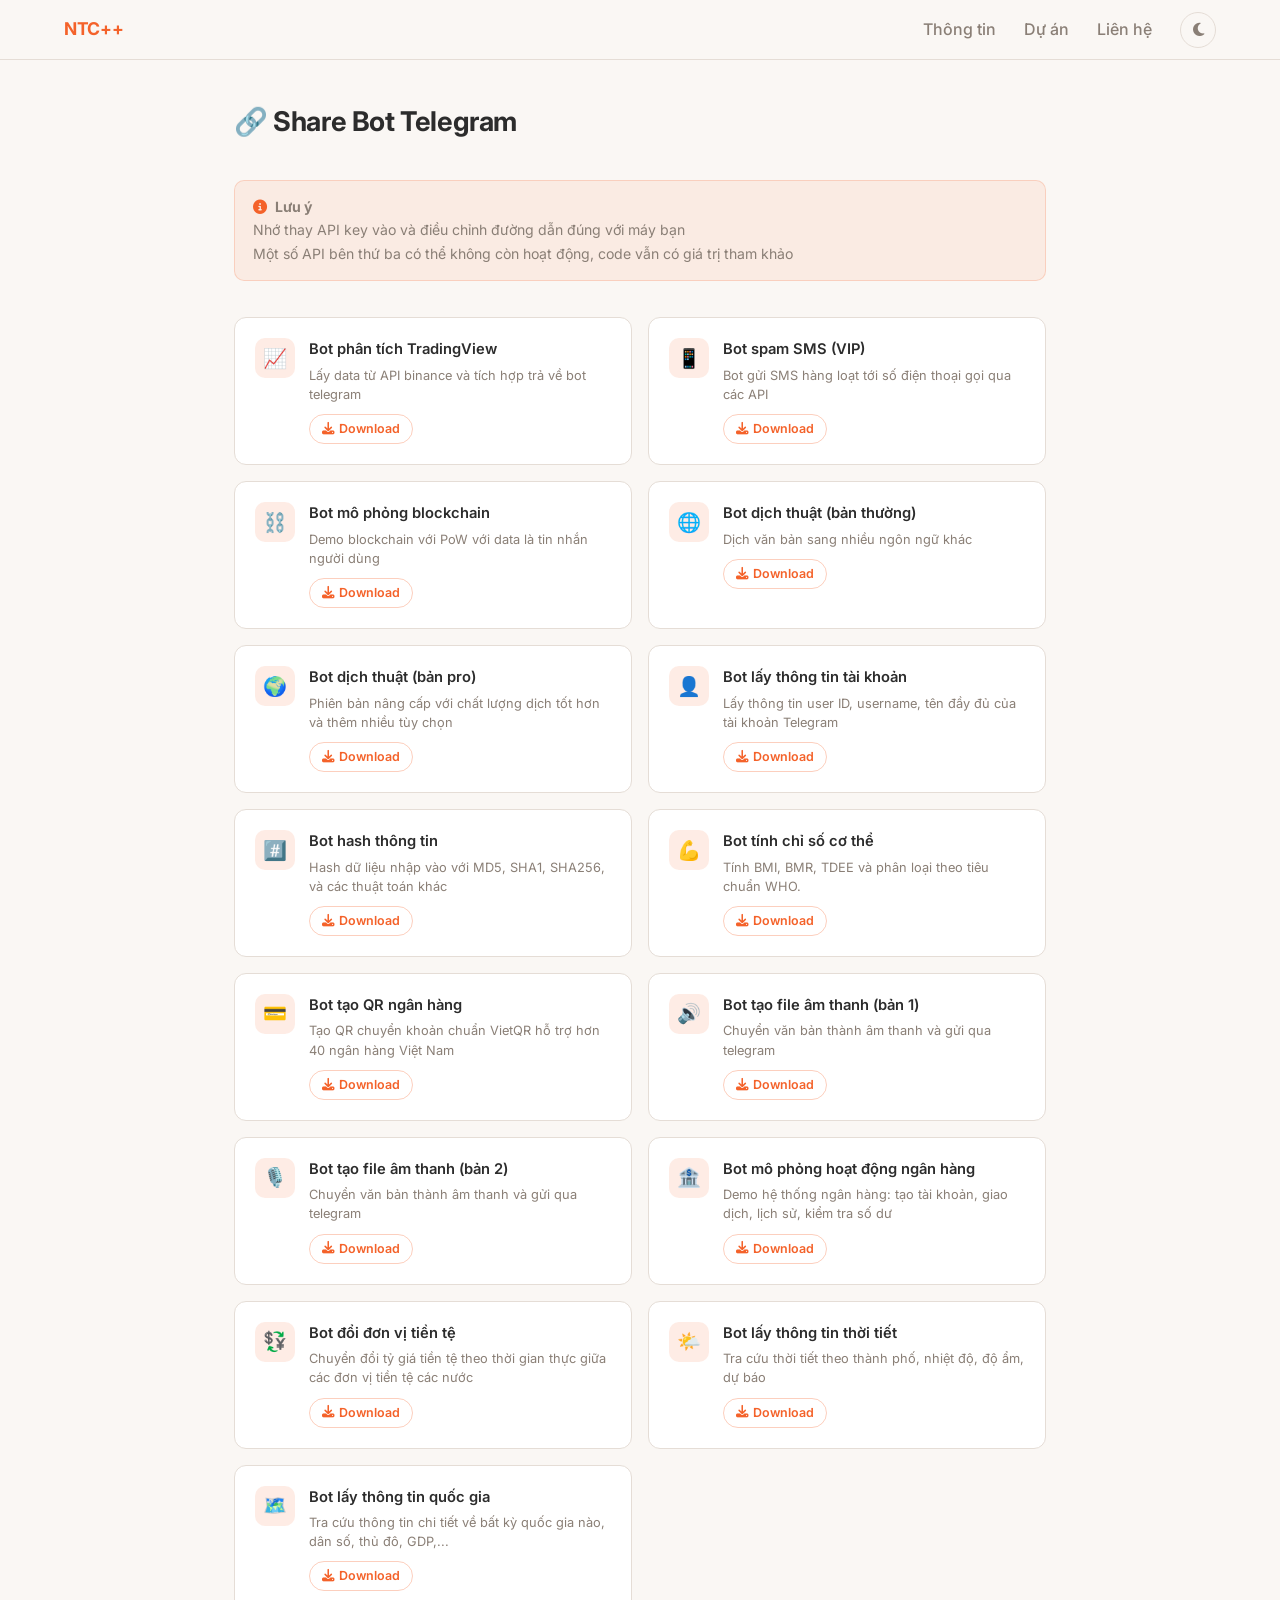
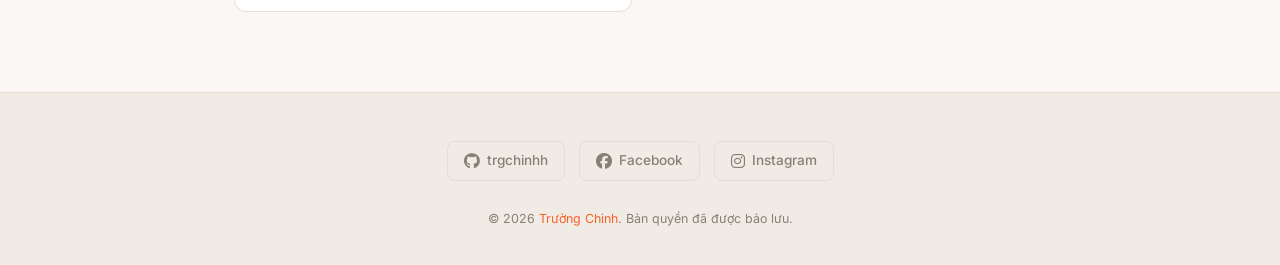
==== commit f9ed8bf8: "Hoàn thành thêm ảnh vào web" ====
--- a/bot-list.html
+++ b/bot-list.html
@@ -51,7 +51,7 @@
 <nav>
   <a class="nav-logo" href="index.html">NTC++</a>
   <div class="nav-links">
-    <a href="index.html#blog">Thông tin</a>
+    <a href="index.html#info">Thông tin</a>
     <a href="index.html#projects">Dự án</a>
     <a href="index.html#contact">Liên hệ</a>
     <button class="theme-toggle" id="themeToggle" title="Đổi giao diện">
@@ -252,6 +252,9 @@
       </a>
       <a href="https://facebook.com/trgchinhh" target="_blank">
         <i class="fab fa-facebook"></i> Facebook
+      </a>
+      <a href="https://instagram.com/trgchinhh" target="_blank">
+        <i class="fab fa-instagram"></i> Instagram
       </a>
     </div>
     <p class="footer-copy">© 2026 <span>Trường Chinh</span>. Bản quyền đã được bảo lưu.</p>
--- a/style.css
+++ b/style.css
@@ -57,7 +57,7 @@
 }
 
 .nav-logo {
-  font-weight: 700; font-size: 1.05rem;
+  font-weight: 700; font-size: 1.1rem;
   color: var(--accent);
   letter-spacing: -0.3px;
 }
@@ -67,7 +67,7 @@
 }
 
 .nav-links a {
-  font-size: 0.88rem; font-weight: 500; color: var(--muted);
+  font-size: 1rem; font-weight: 500; color: var(--muted);
   transition: color var(--transition);
 }
 .nav-links a:hover { color: var(--accent); }
@@ -118,7 +118,7 @@
 }
 
 .hero-name {
-  font-size: 1.9rem; font-weight: 700;
+  font-size: 2rem; font-weight: 700;
   letter-spacing: -0.5px; line-height: 1.2;
   margin-bottom: 6px;
 }
@@ -347,15 +347,31 @@
 }
 .back-btn:hover { color: var(--accent); }
 
-.blog-post-header { margin-bottom: 40px; border-bottom: 1px solid var(--border); padding-bottom: 32px; display: flex; align-items: center; justify-content: space-between; gap: 12px; }
+/*.blog-post-header { margin-bottom: 40px; border-bottom: 1px solid var(--border); padding-bottom: 32px; display: flex; align-items: center; justify-content: space-between; gap: 12px; }*/
+.blog-post-header {
+  display: flex;
+  gap: 28px;
+  align-items: flex-start;
+  padding-bottom: 32px;
+  margin-bottom: 40px;
+  border-bottom: 1px solid var(--border);
+}
 .blog-post-header h1 { font-size: 1.9rem; font-weight: 700; line-height: 1.3; margin-bottom: 12px; letter-spacing: -0.4px; }
 .blog-header-left { flex: 1; min-width: 0; }
-.blog-header-avatar {
+/*.blog-header-avatar {
   width: 150px; height: 150px; border-radius: 50%; overflow: hidden;
   border: 3px solid var(--accent); flex-shrink: 0;
   display: flex; align-items: center; justify-content: center;
   background: var(--bg2);
   margin-right: 8%;
+}*/
+.blog-header-avatar {
+  width: 150px; height: 150px;
+  border-radius: 50%;
+  overflow: hidden;
+  border: 2px solid var(--accent);
+  flex-shrink: 0;
+  order: -1;
 }
 .blog-header-avatar img { width: 100%; height: 100%; object-fit: cover; display: block; }
 .blog-avatar-fallback {
@@ -366,7 +382,10 @@
 .blog-post-meta .blog-tag { margin: 0; }
 .blog-post-date { font-size: 0.82rem; color: var(--muted); }
 .blog-post-body { font-size: 0.97rem; line-height: 1.85; color: var(--text); max-width: 680px; }
-.blog-post-body h2 { font-size: 1.2rem; font-weight: 700; margin: 36px 0 12px; }
+.blog-post-body h2 {
+  font-size: 1.2rem; font-weight: 700; margin: 36px 0 12px; 
+  color: var(--accent); 
+}
 .blog-post-body h3 { font-size: 1.05rem; font-weight: 600; margin: 28px 0 10px; }
 .blog-post-body p { margin-bottom: 18px; }
 .blog-post-body code {
@@ -395,5 +414,47 @@
   .modal { margin: 0; border-radius: 12px; }
   section { padding: 56px 0; }
   .blog-card { flex-direction: column; }
-  .blog-header-avatar { width: 64px; height: 64px; }
+  .blog-post-header { flex-direction: column; }
+  .blog-header-avatar { width: 72px; height: 72px; }
+}
+
+.cert-btn {
+  display: inline-flex; align-items: center; gap: 6px;
+  padding: 7px 14px; border-radius: 8px;
+  border: 2px solid var(--accent);  /* ← viền luôn cam */
+  background: transparent;
+  font-size: 0.82rem; font-weight: 600;
+  color: var(--muted);                /* ← chữ mặc định xám */
+  cursor: pointer;
+  transition: all var(--transition);
+  font-family: 'Inter', sans-serif;
+}
+.cert-btn:hover { color: var(--accent); }        /* ← hover thì chữ cam */
+.cert-btn.active { color: var(--accent); }
+
+.blog-post-body ul {
+  padding-left: 0;
+  margin-bottom: 18px;
+  display: flex; flex-direction: column; gap: 6px;
+}
+
+.blog-post-body ul li {
+  list-style: none;
+  padding-left: 16px;
+  position: relative;
+  font-size: 0.93rem;
+  line-height: 1.6;
+}
+
+.blog-post-body ul li::before {
+  content: '–';
+  position: absolute;
+  left: 0;
+  color: var(--accent);
+}
+
+#achievementList img {
+  border: 2px solid var(--accent);
+  border-radius: 15px;
+  overflow: hidden;
 }
